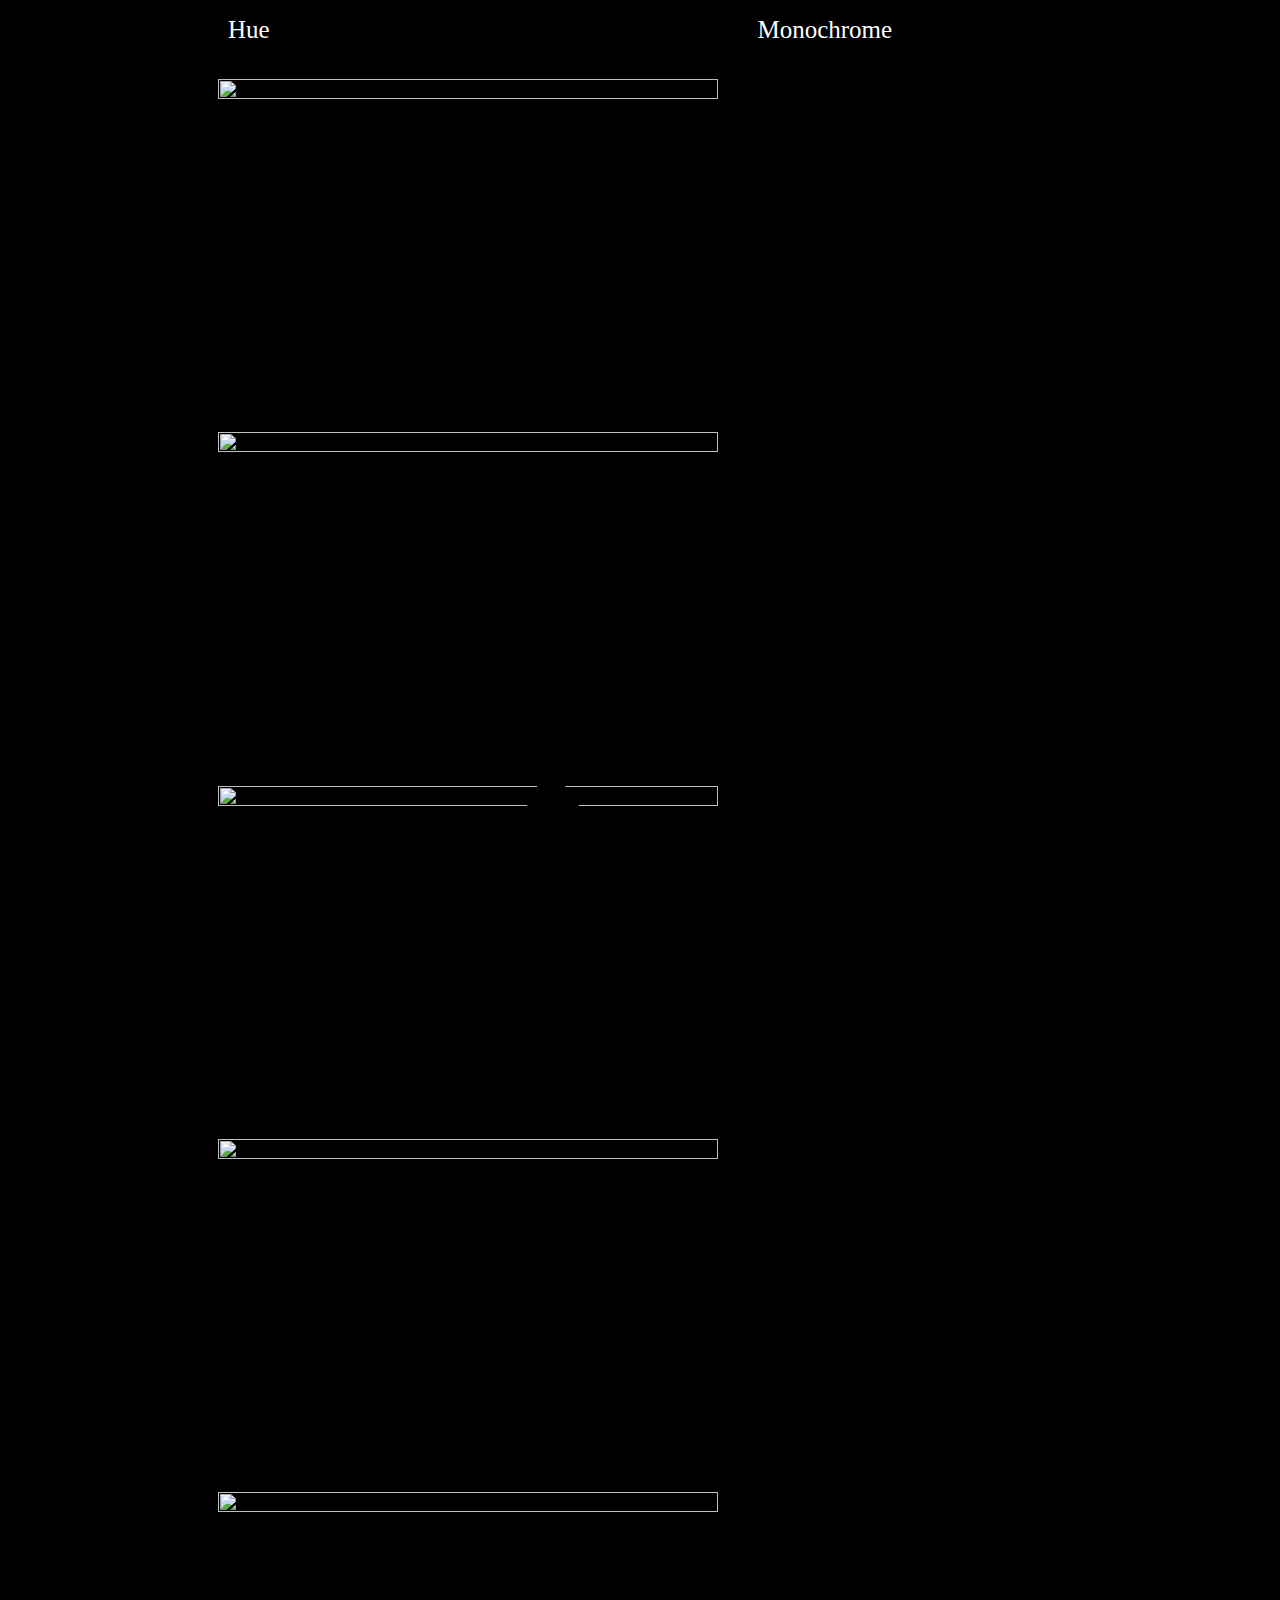
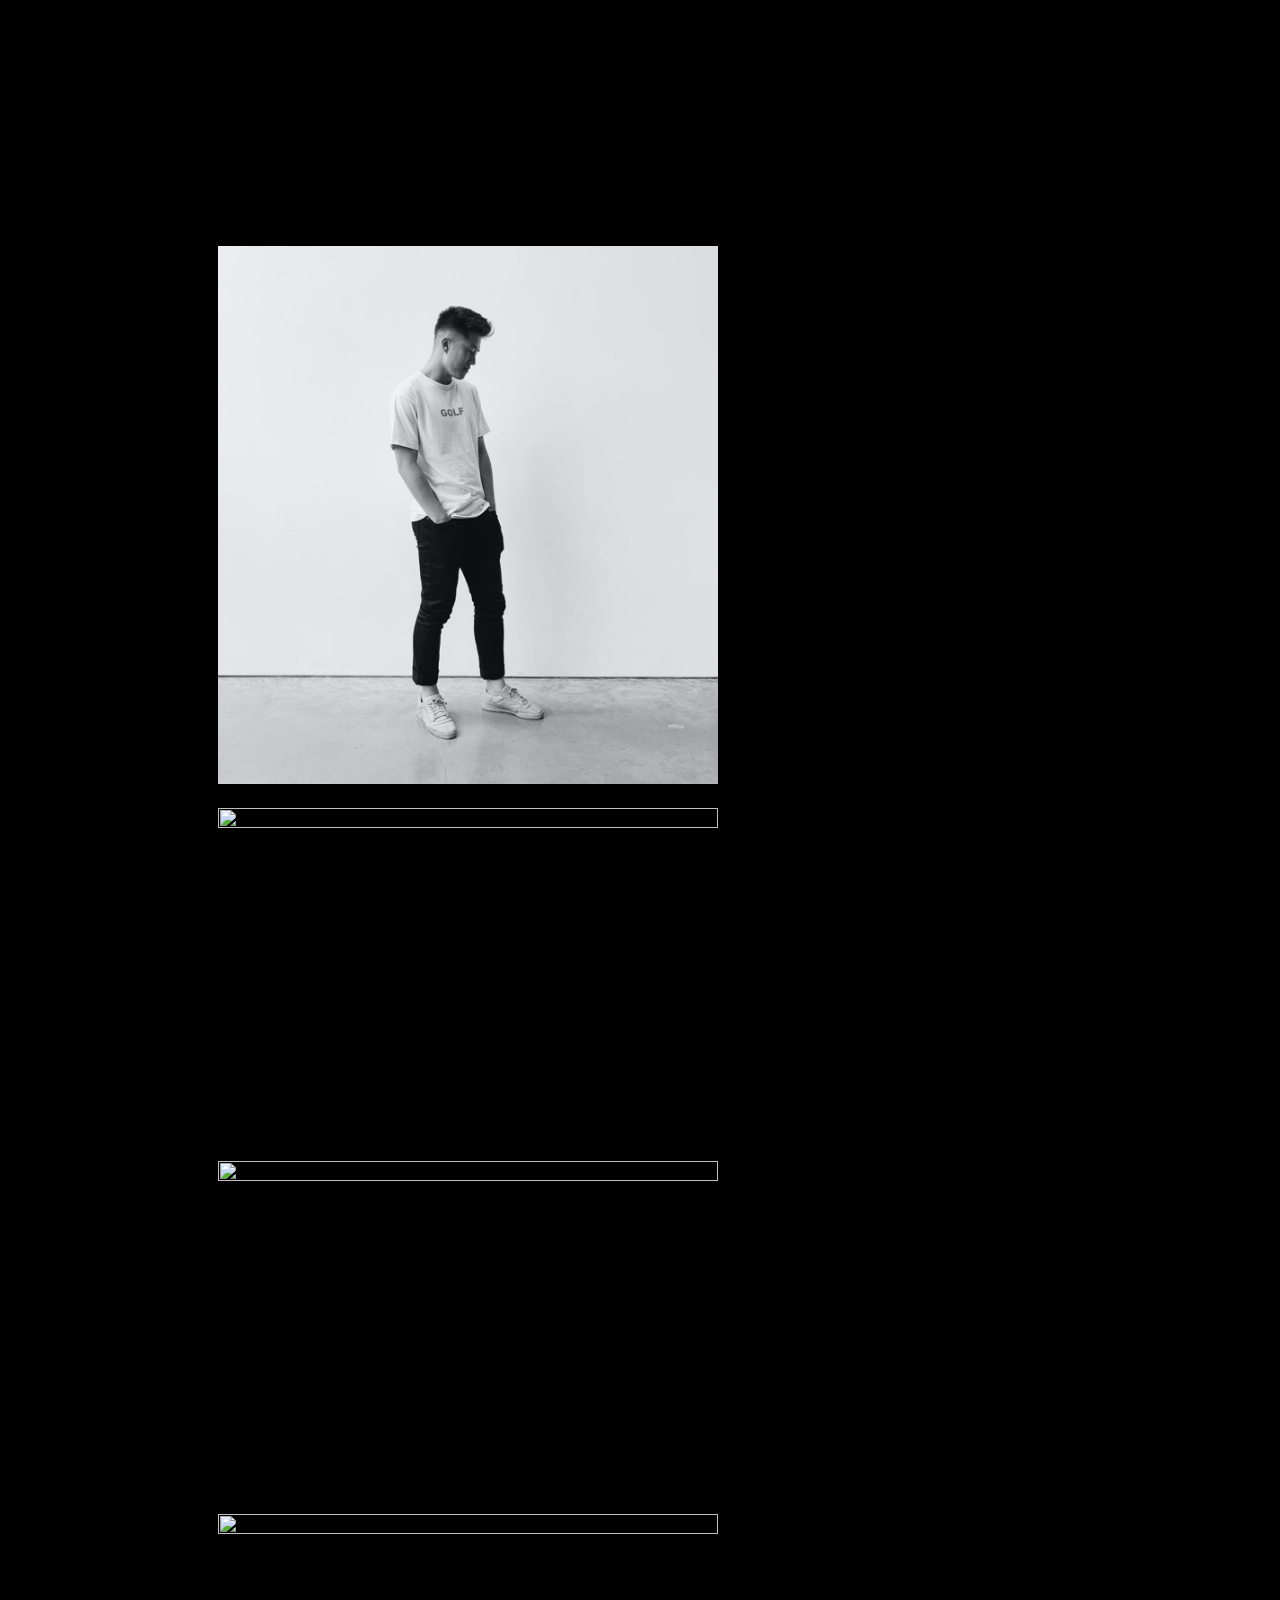
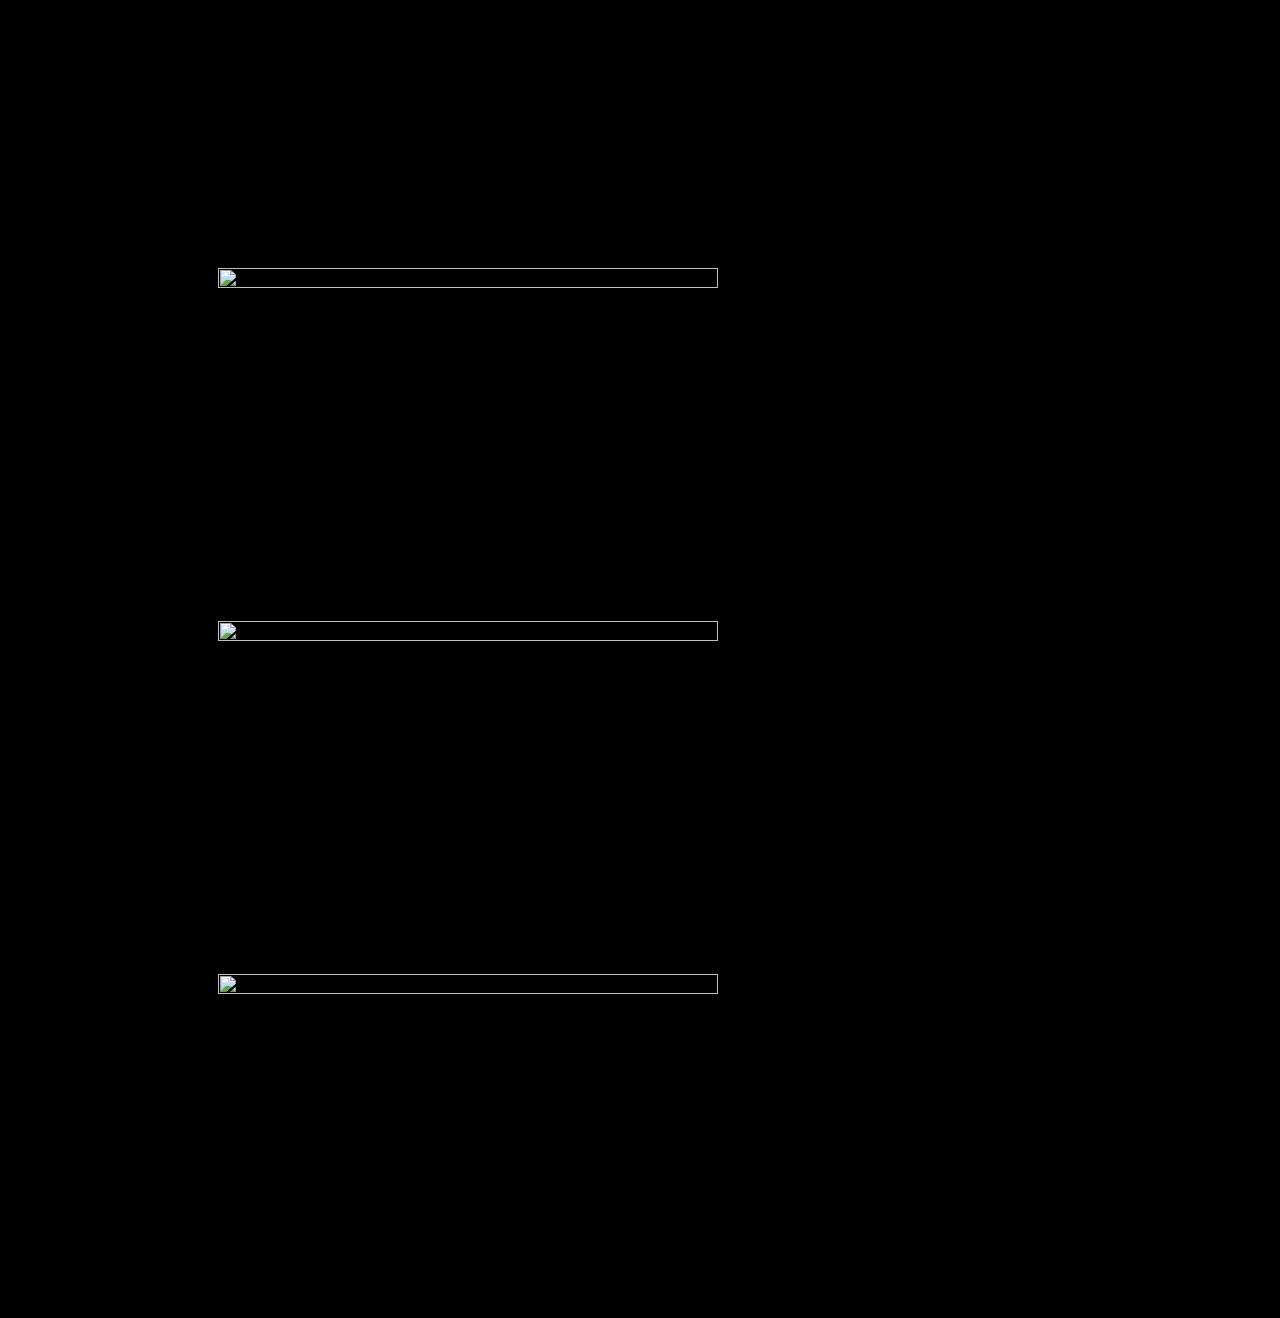
==== index.html @ f1aa4272 "commit" ====
<!DOCTYPE html>
<html lang="en">

<head>
  <link rel="stylesheet" href="style.css">
      <p></p>
      <p></p>
      <p></p>
      <p></p>
      <a style = "text-decoration: none" href="hue.html">Hue</a>
      <a style = "text-decoration: none" href="index.html">&nbsp;&nbsp;&nbsp;&nbsp;&nbsp;&nbsp;&nbsp;Monochrome</a>


<link rel="stylesheet" href="style.css">

<div class="steph">
      <p>Steph</p> </div>

</head>

<body>
  <div class ="container">

    <style>
    div.gallery {
      margin: 10px;
      float: left;
      width: 500px;
    }

    div.gallery img {
      width: 100%;
      height: auto;
    }
    </style>
    </head>
    <body>

    <div class="gallery">
        <img src="img/3.jpg" width="600" height="400">
      </a>
    </div>

    <div class="gallery">
        <img src="img/4.jpg"width="600" height="400">
    </div>

    <div class="gallery">
        <img src="img/1.jpg"width="600" height="400">
      </a>
    </div>

    <div class="gallery">
        <img src="img/2.jpg"  width="600" height="400">
      </a>
    </div>

    <div class="gallery">
        <img src="img/8.jpg"  width="600" height="400">
      </a>
    </div>

    <div class="gallery">
        <img src="img/9.jpg"  width="600" height="400">
      </a>
    </div>

    <div class="gallery">
        <img src="img/11.jpg"  width="600" height="400">
      </a>
    </div>

    <div class="gallery">
        <img src="img/12.jpg"  width="600" height="400">
      </a>
    </div>

    <div class="gallery">
        <img src="img/5.jpg"  width="600" height="400">
      </a>
    </div>

    <div class="gallery">
        <img src="img/7.jpg"  width="600" height="400">
      </a>
    </div>

    <div class="gallery">
        <img src="img/6.jpg"  width="600" height="400">
      </a>
    </div>

    <div class="gallery">
        <img src="img/10.jpg"  width="600" height="400">
      </a>
    </div>


</div>
</body>
---- style.css ----
.steph{
  position: absolute;
  transform: translateX(250px);
  text-align: center;
  font-family:"SF Pro Text";
  font-size:200px;
  font-weight: bold;
  padding-top: 340px;
  padding-bottom: 100px;
  color: black;

}

a{
  color: white;
  font-family: "SF Pro Text";
  font-weight:lighter;
  font-size: 25px;
  padding: 220px;
  position: relative;

}

body {
  background-color: black;
}

body-1 {
  background-color: white;
}

.container{
  padding-right: 100px;
  padding-bottom: 50px;
  padding-top: 25px;
  padding-left: 200px;
}

.href{
  color: black;
}

.div{
  background-color: black;
}
---- style.css ----
.steph{
  position: absolute;
  transform: translateX(250px);
  text-align: center;
  font-family:"SF Pro Text";
  font-size:200px;
  font-weight: bold;
  padding-top: 340px;
  padding-bottom: 100px;
  color: black;

}

a{
  color: white;
  font-family: "SF Pro Text";
  font-weight:lighter;
  font-size: 25px;
  padding: 220px;
  position: relative;

}

body {
  background-color: black;
}

body-1 {
  background-color: white;
}

.container{
  padding-right: 100px;
  padding-bottom: 50px;
  padding-top: 25px;
  padding-left: 200px;
}

.href{
  color: black;
}

.div{
  background-color: black;
}
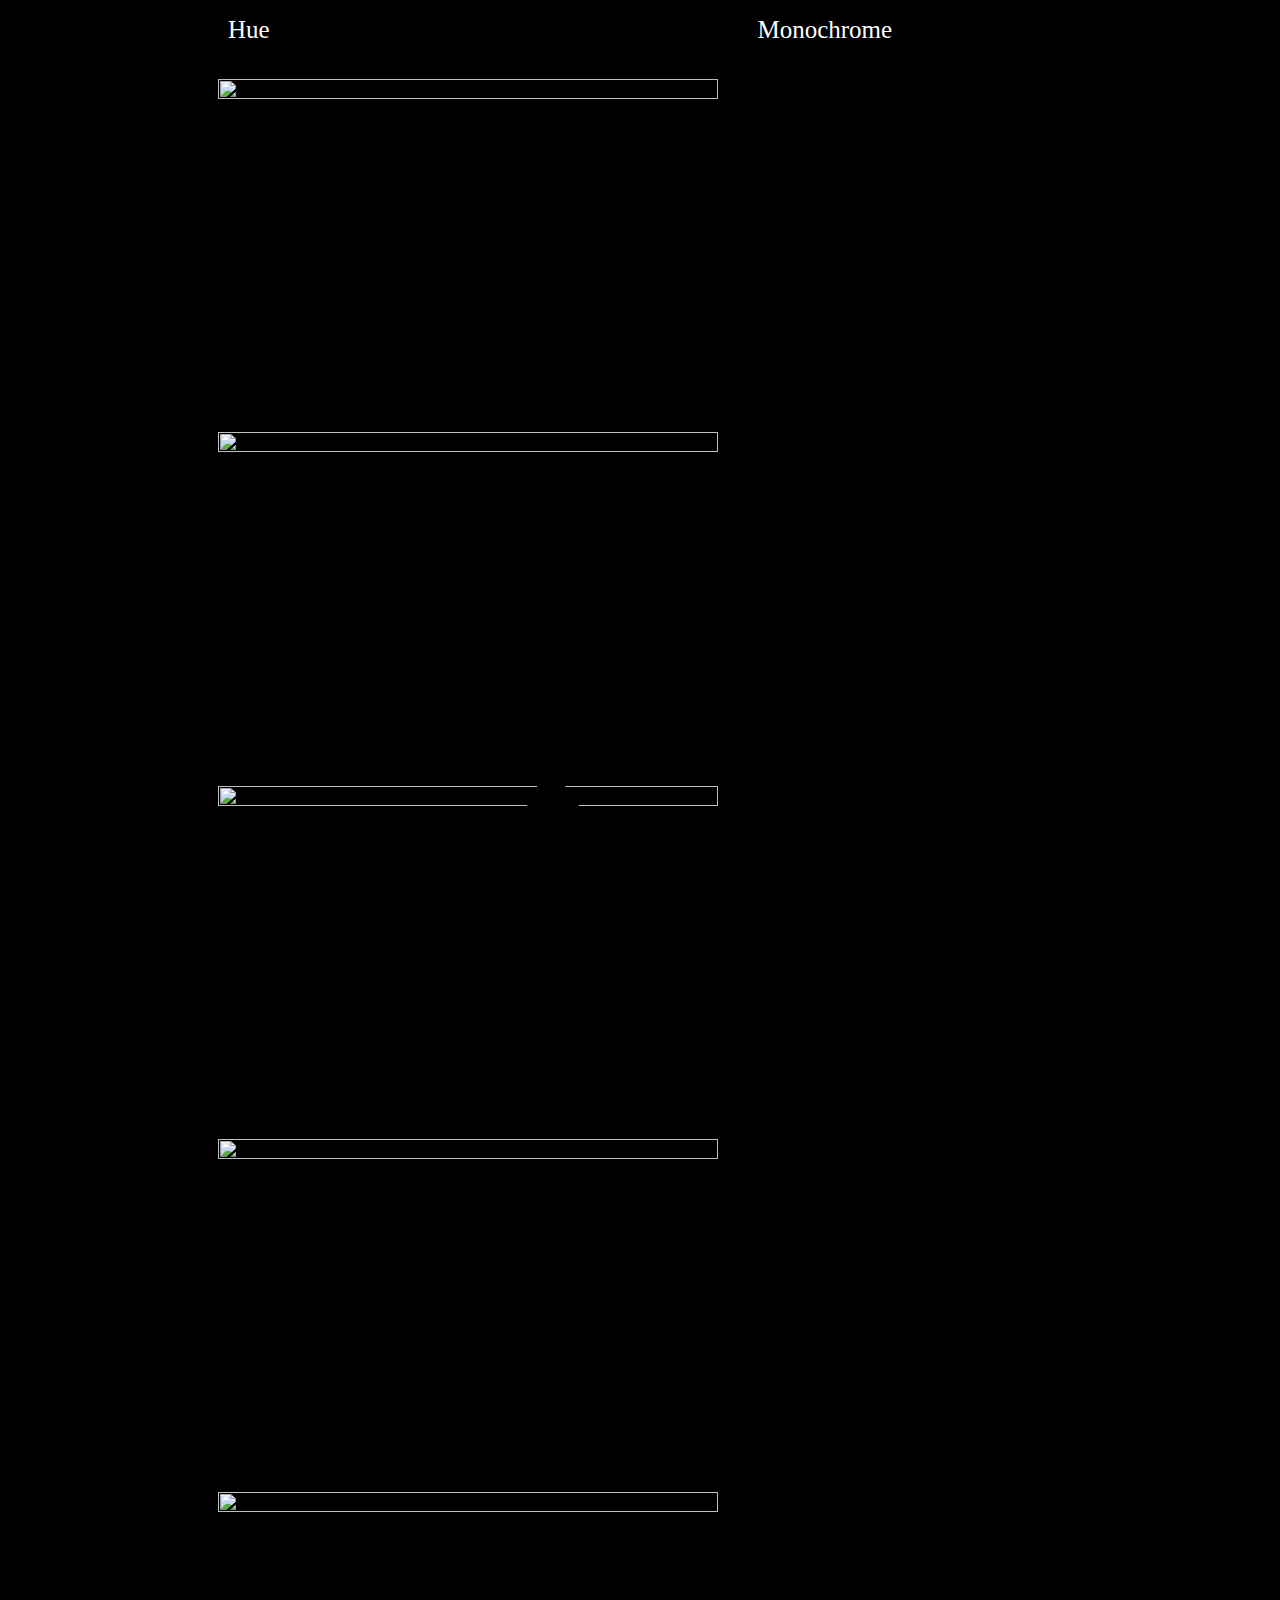
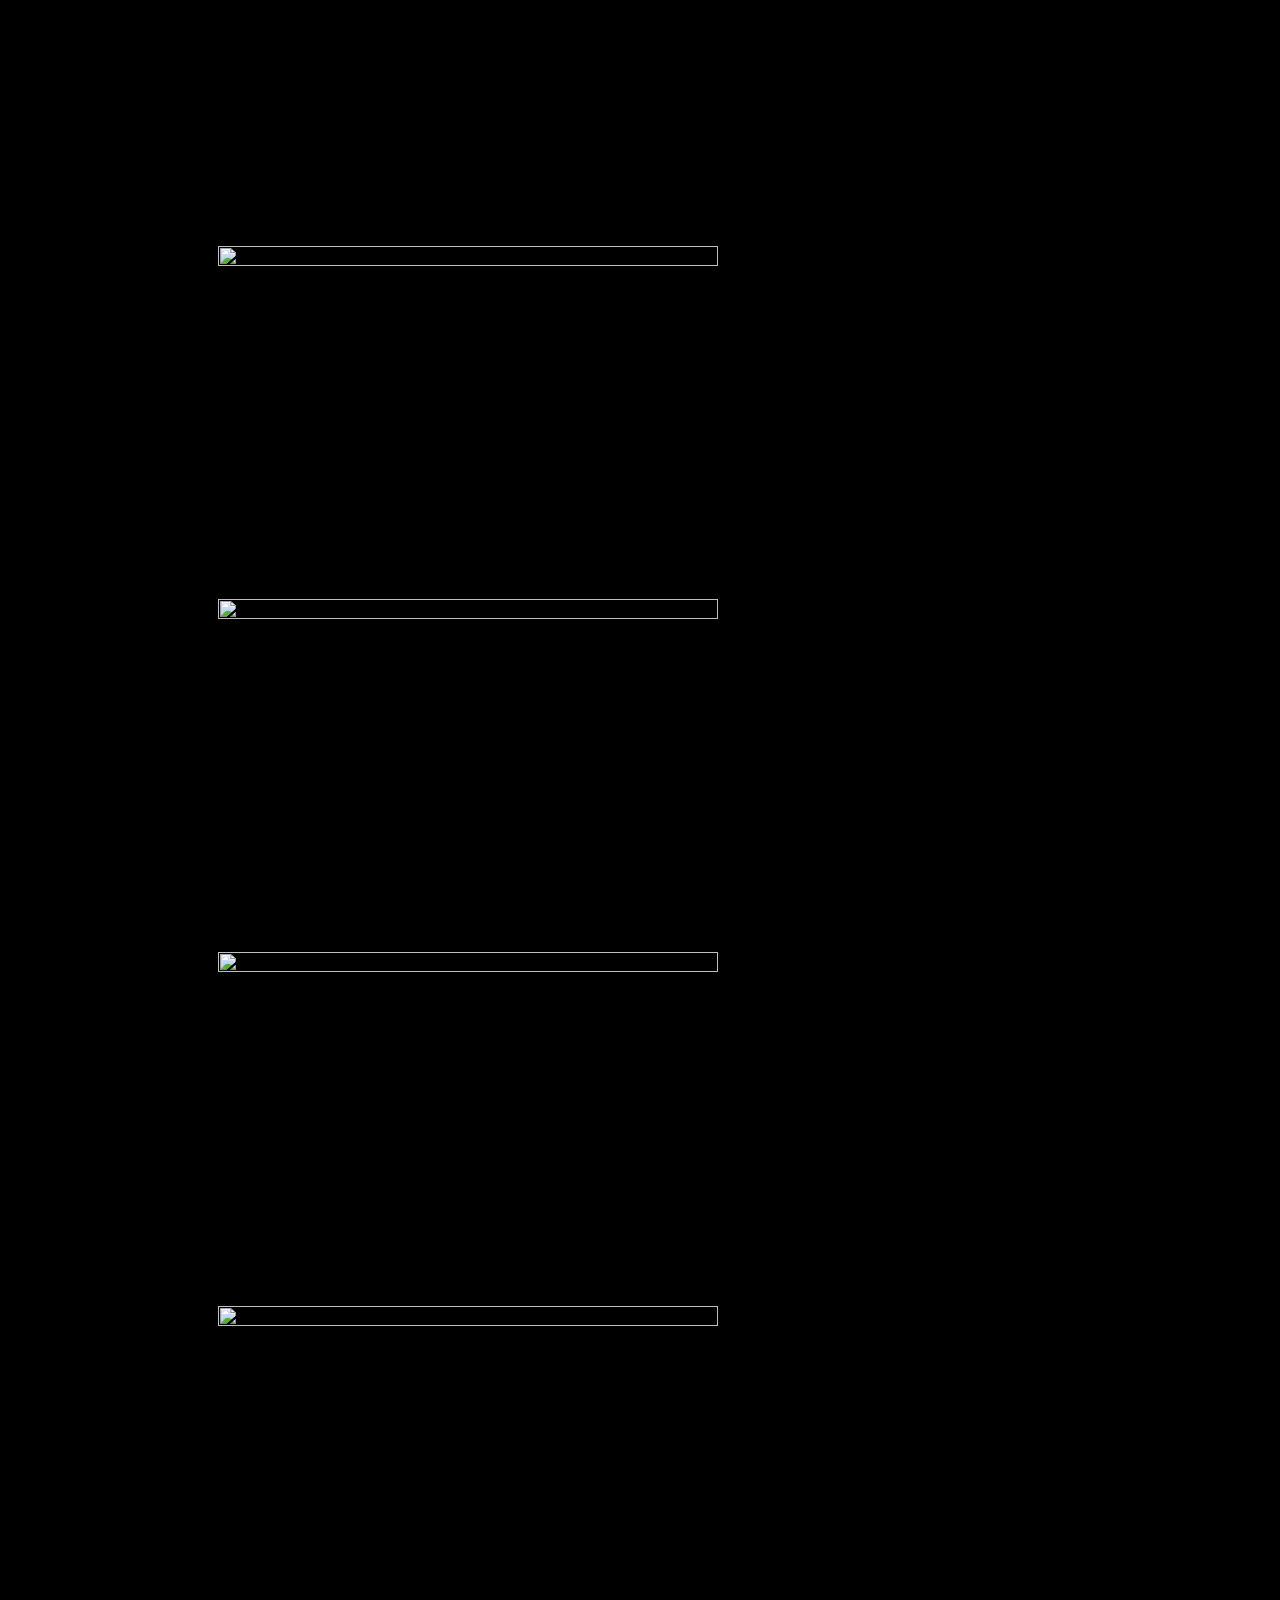
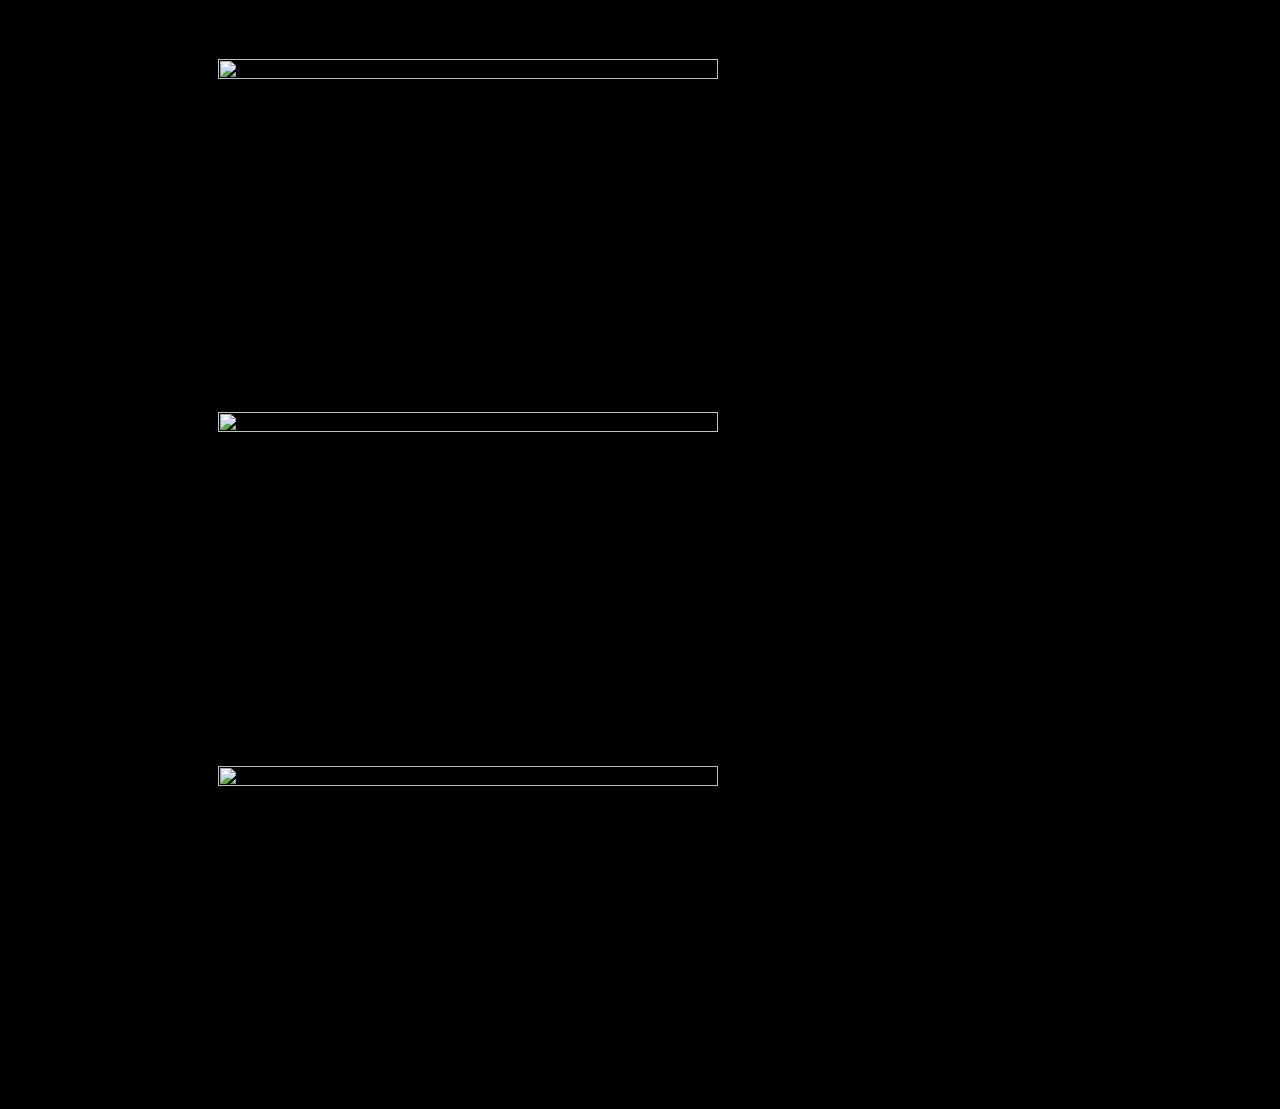
==== commit 33afcd28: "Update index.html" ====
--- a/index.html
+++ b/index.html
@@ -61,7 +61,7 @@
     </div>
 
     <div class="gallery">
-        <img src="img/9.jpg"  width="600" height="400">
+        <img src="img/11.jpg"  width="600" height="400">
       </a>
     </div>
 
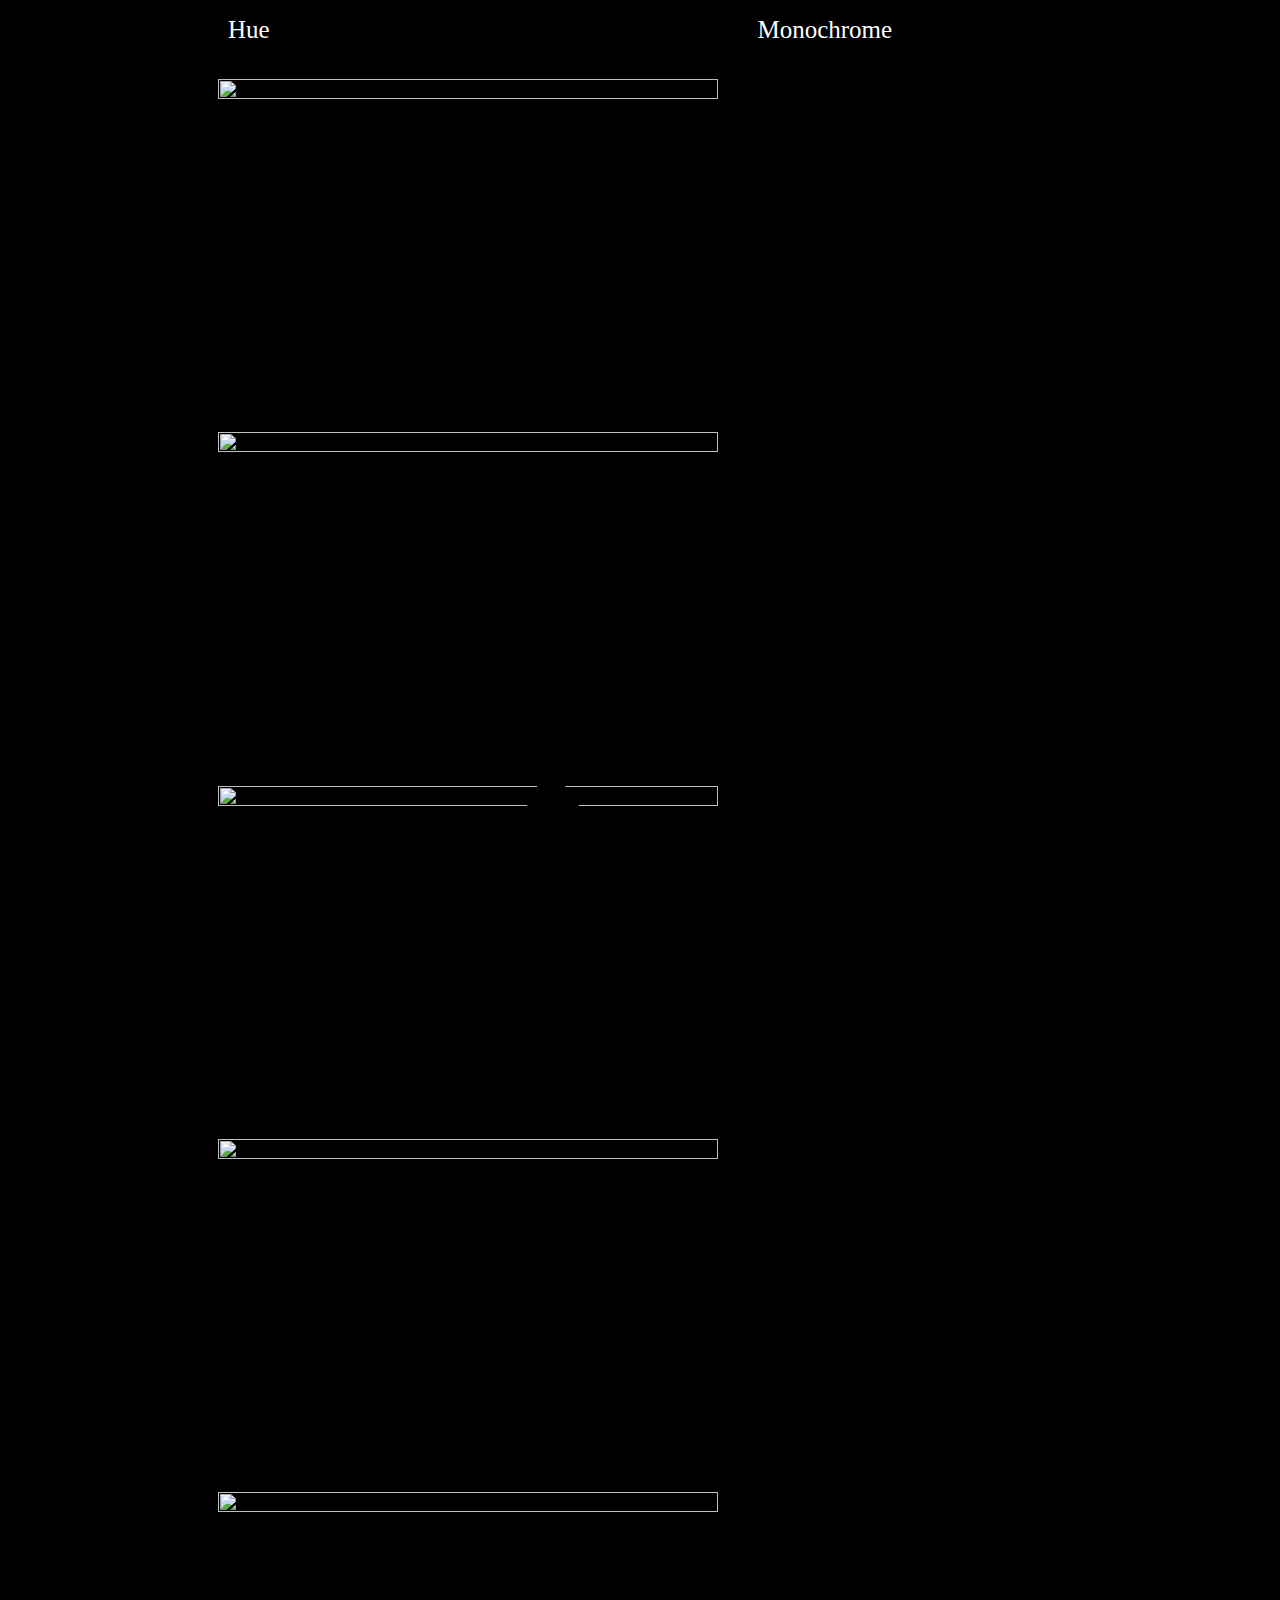
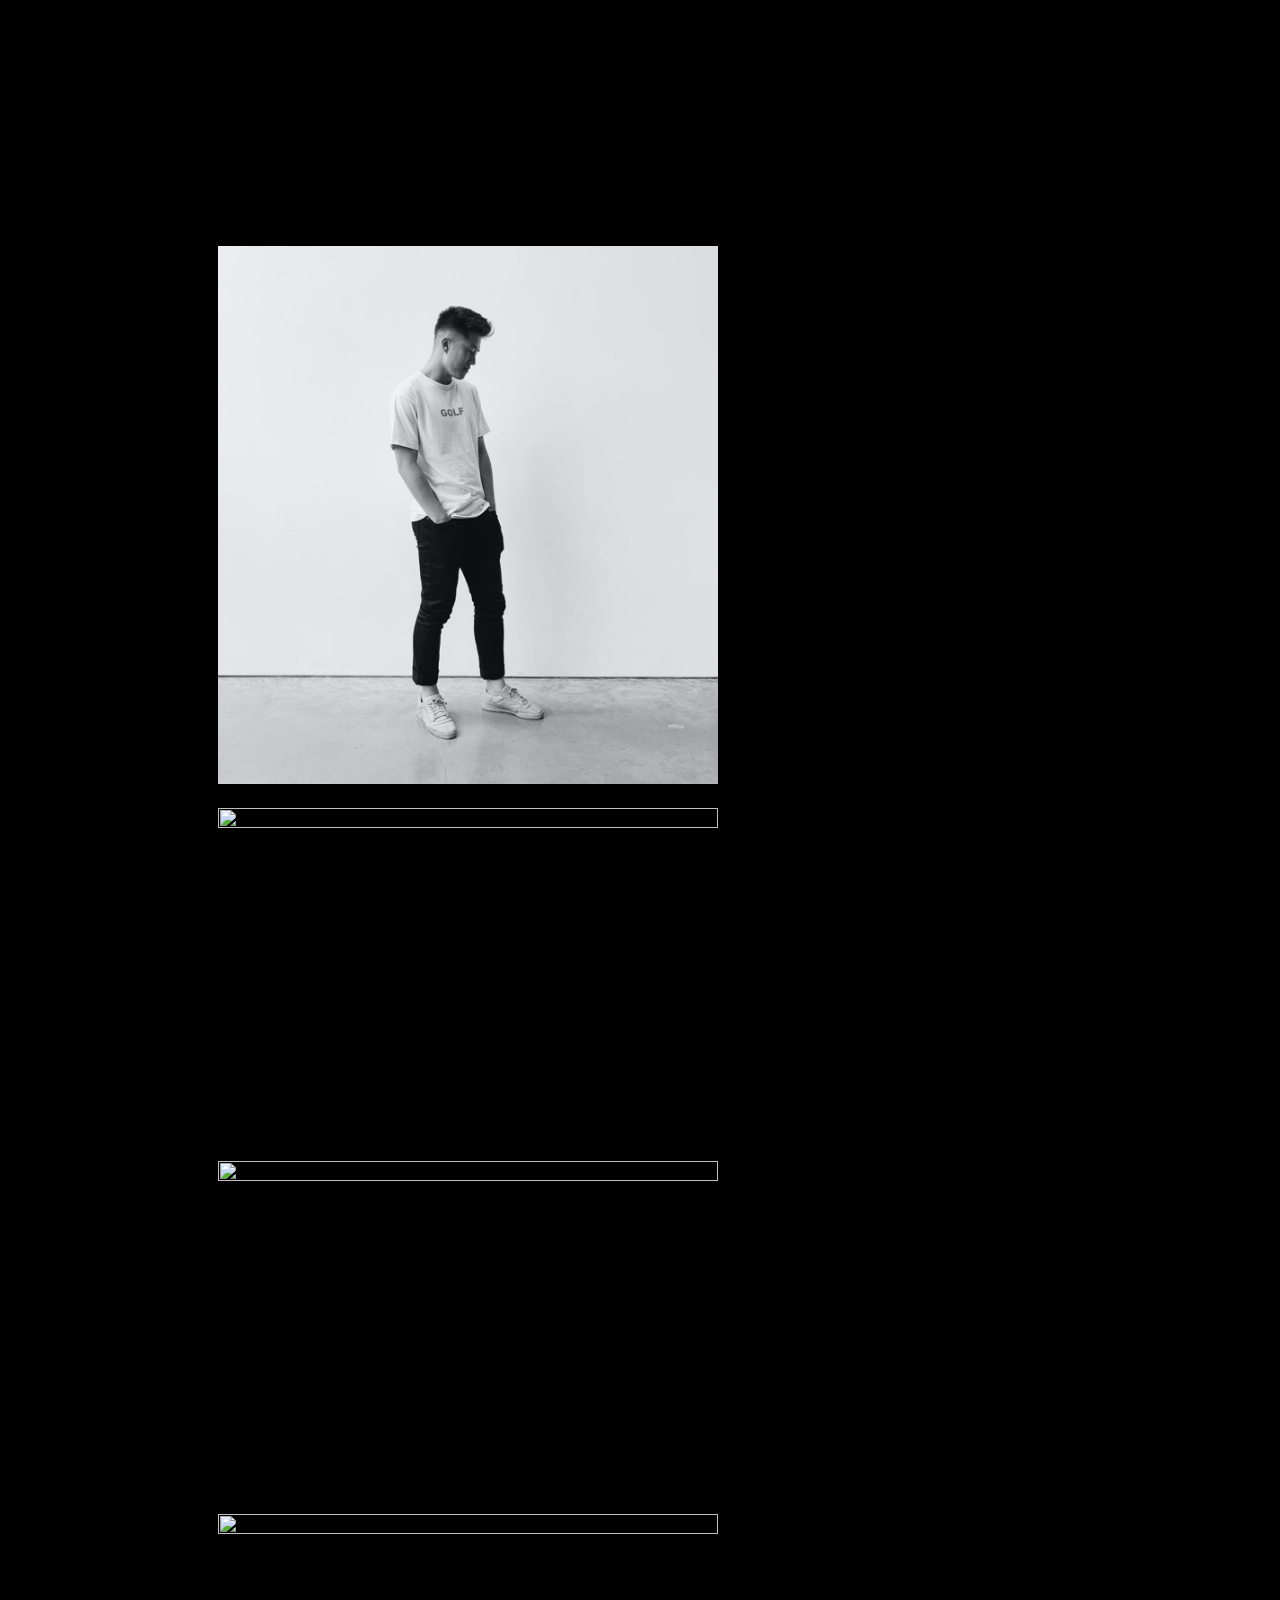
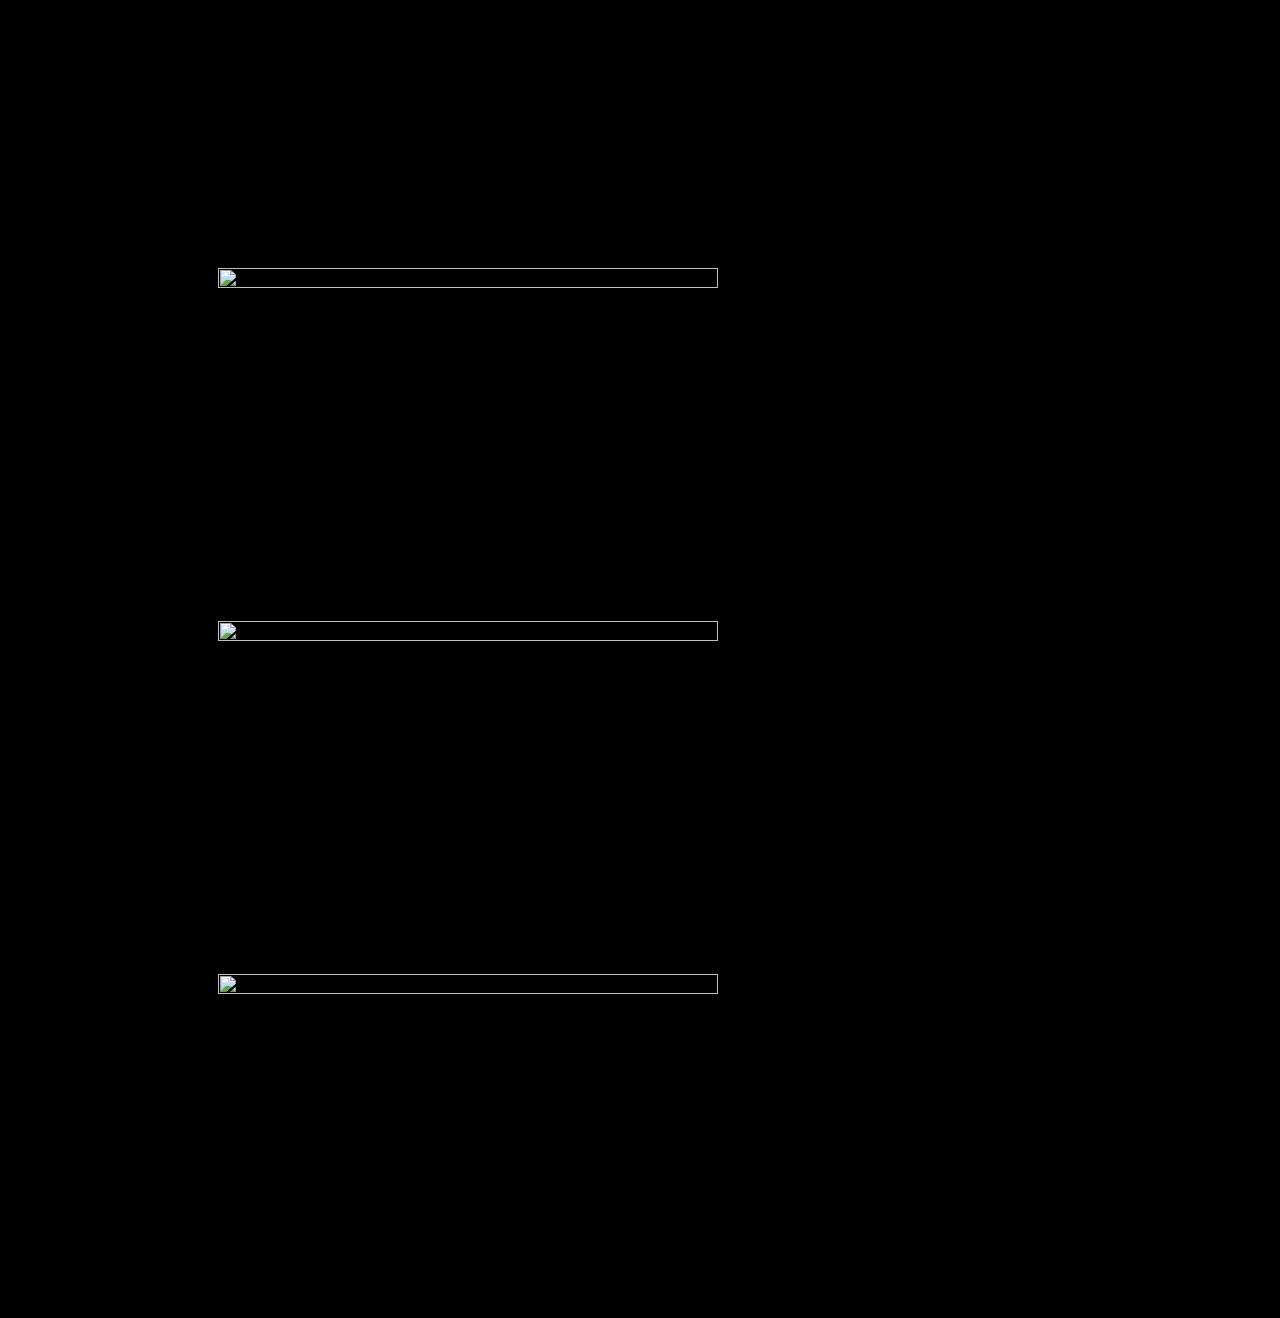
==== commit 188fa720: "Update index.html" ====
--- a/index.html
+++ b/index.html
@@ -61,7 +61,7 @@
     </div>
 
     <div class="gallery">
-        <img src="img/11.jpg"  width="600" height="400">
+        <img src="img/9.jpg"  width="600" height="400">
       </a>
     </div>
 
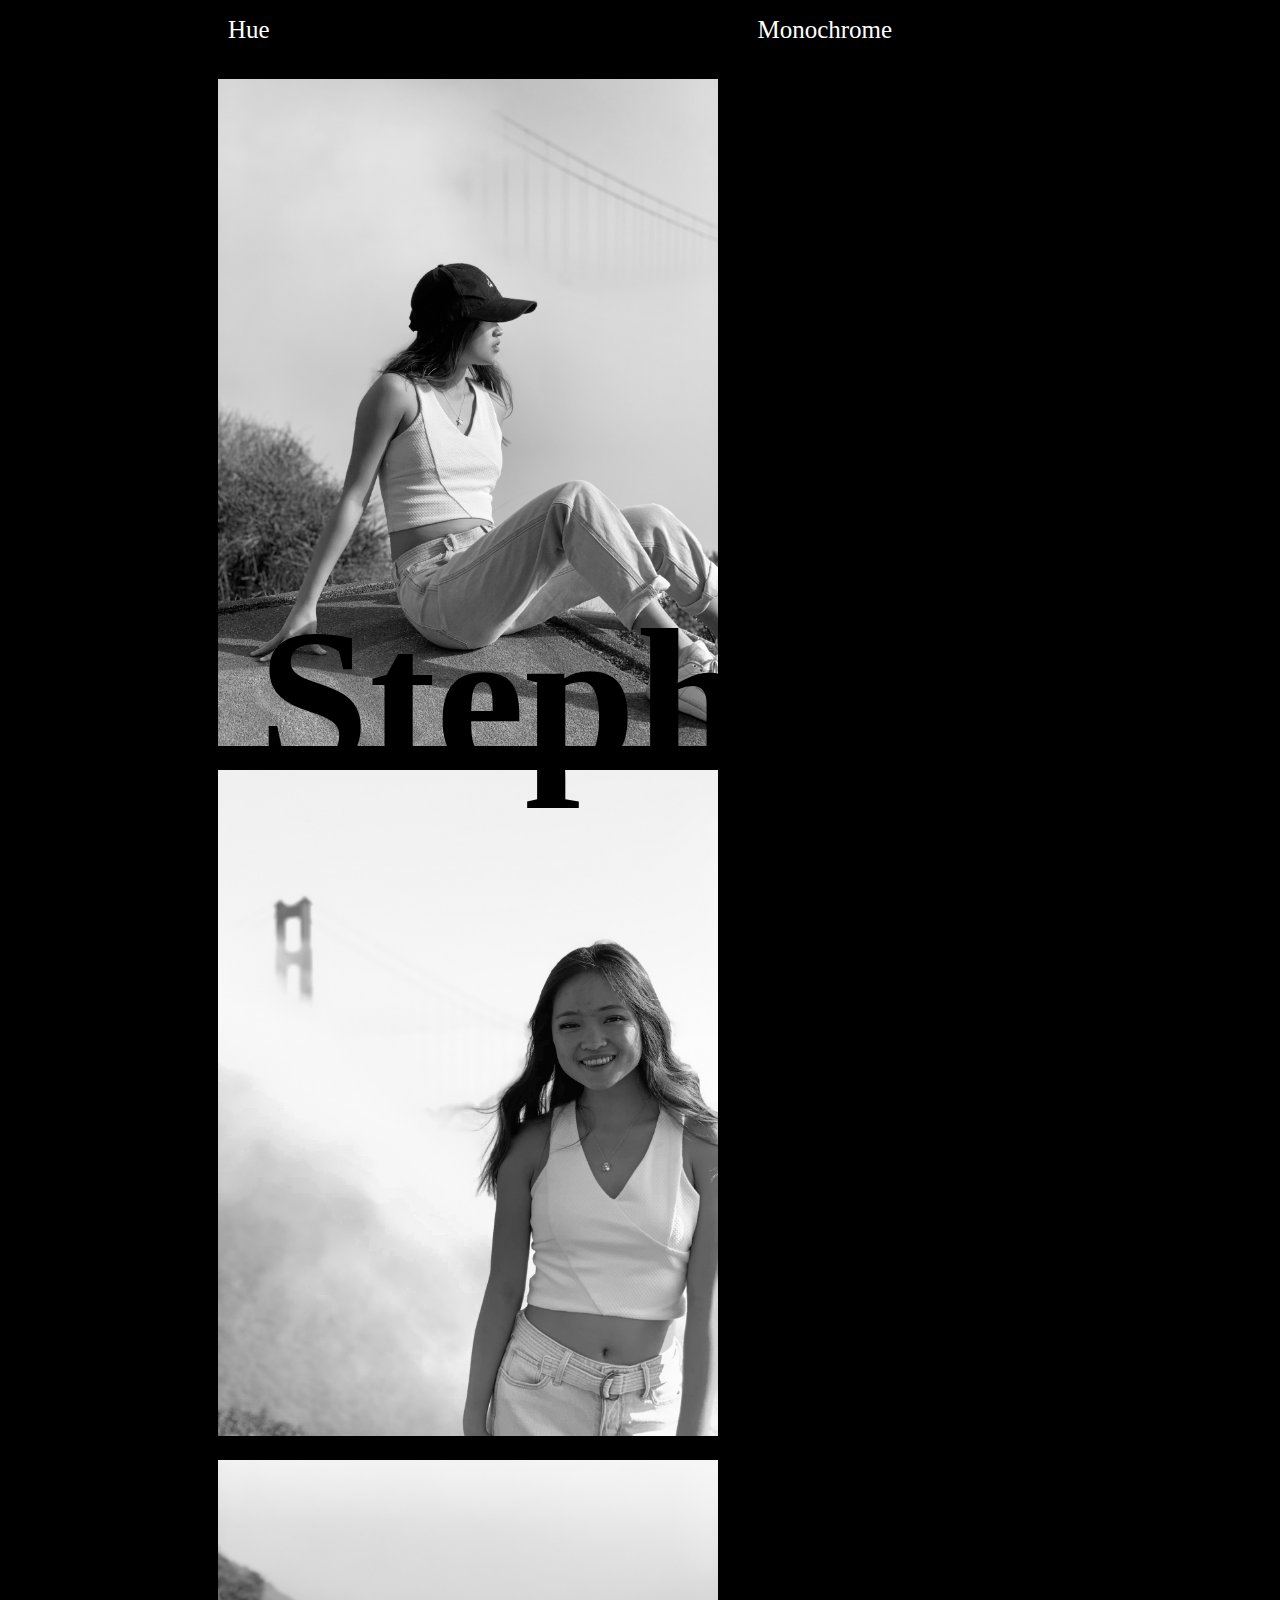
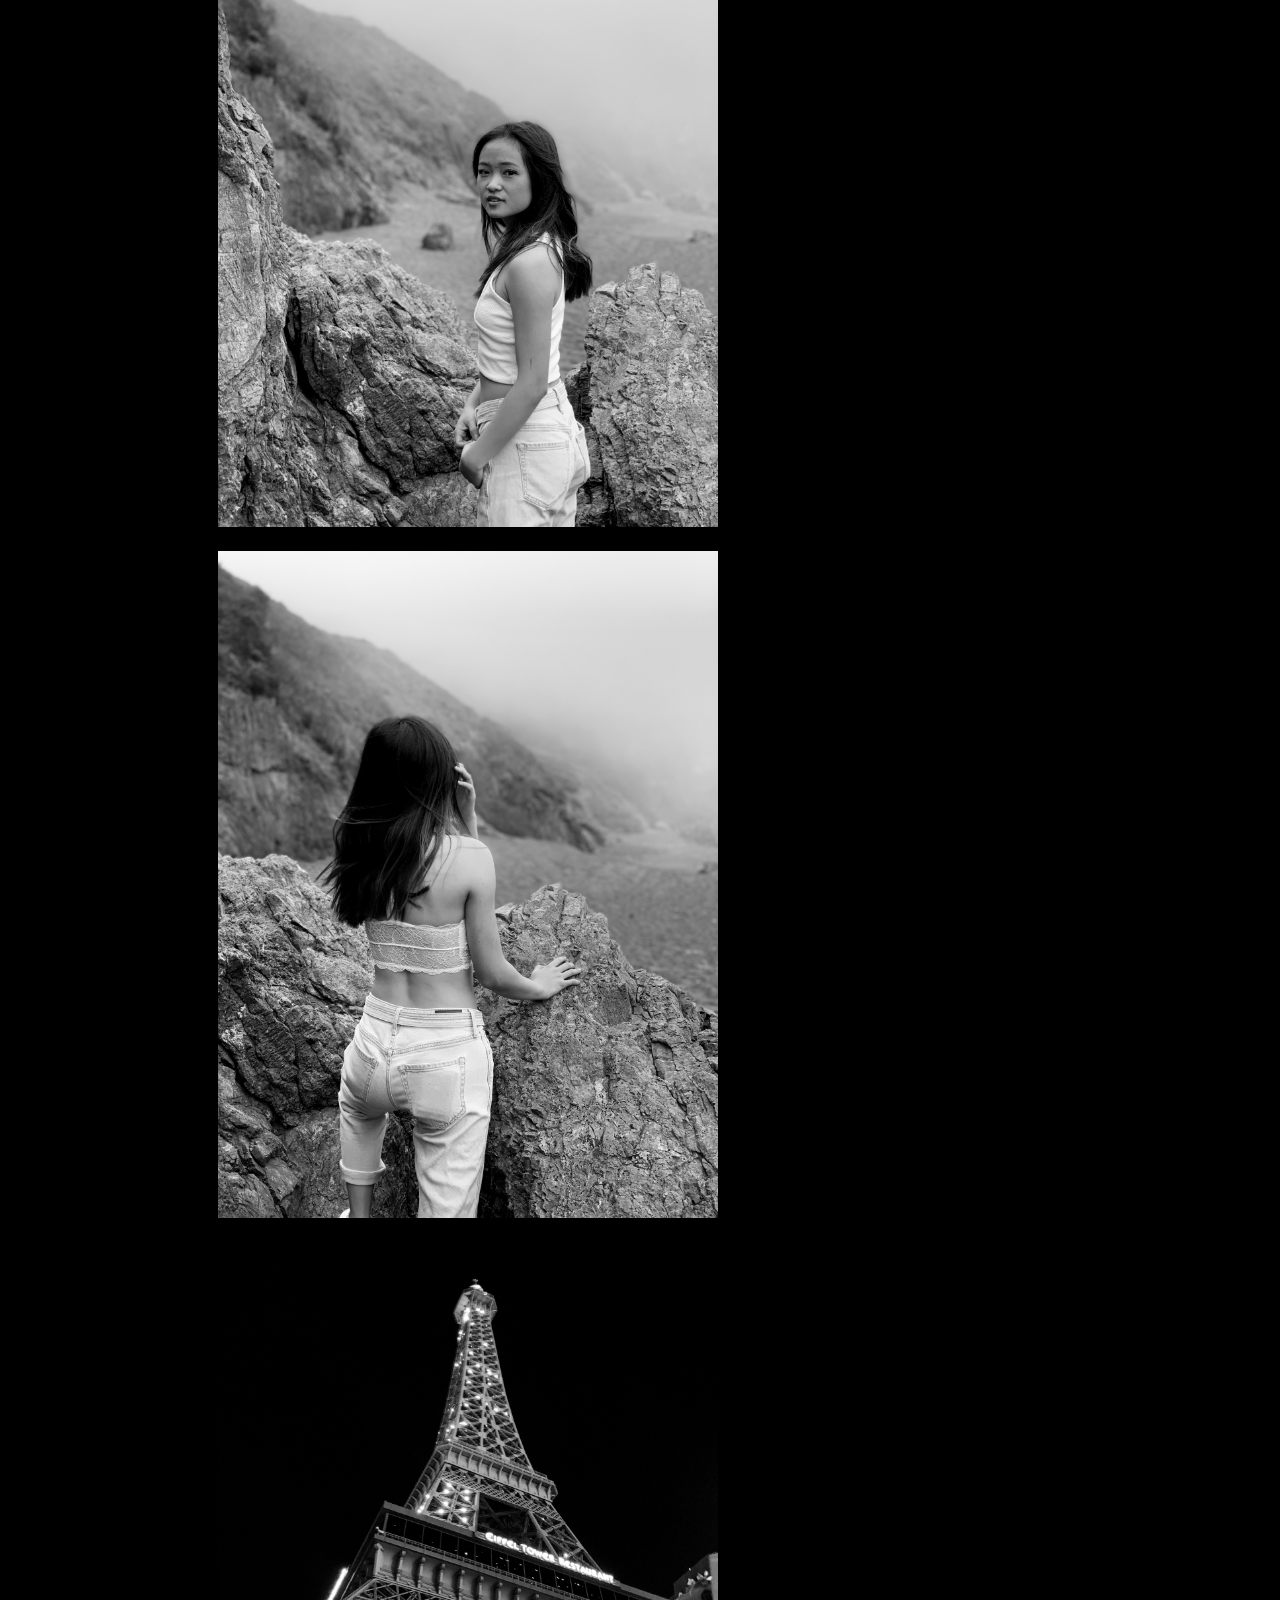
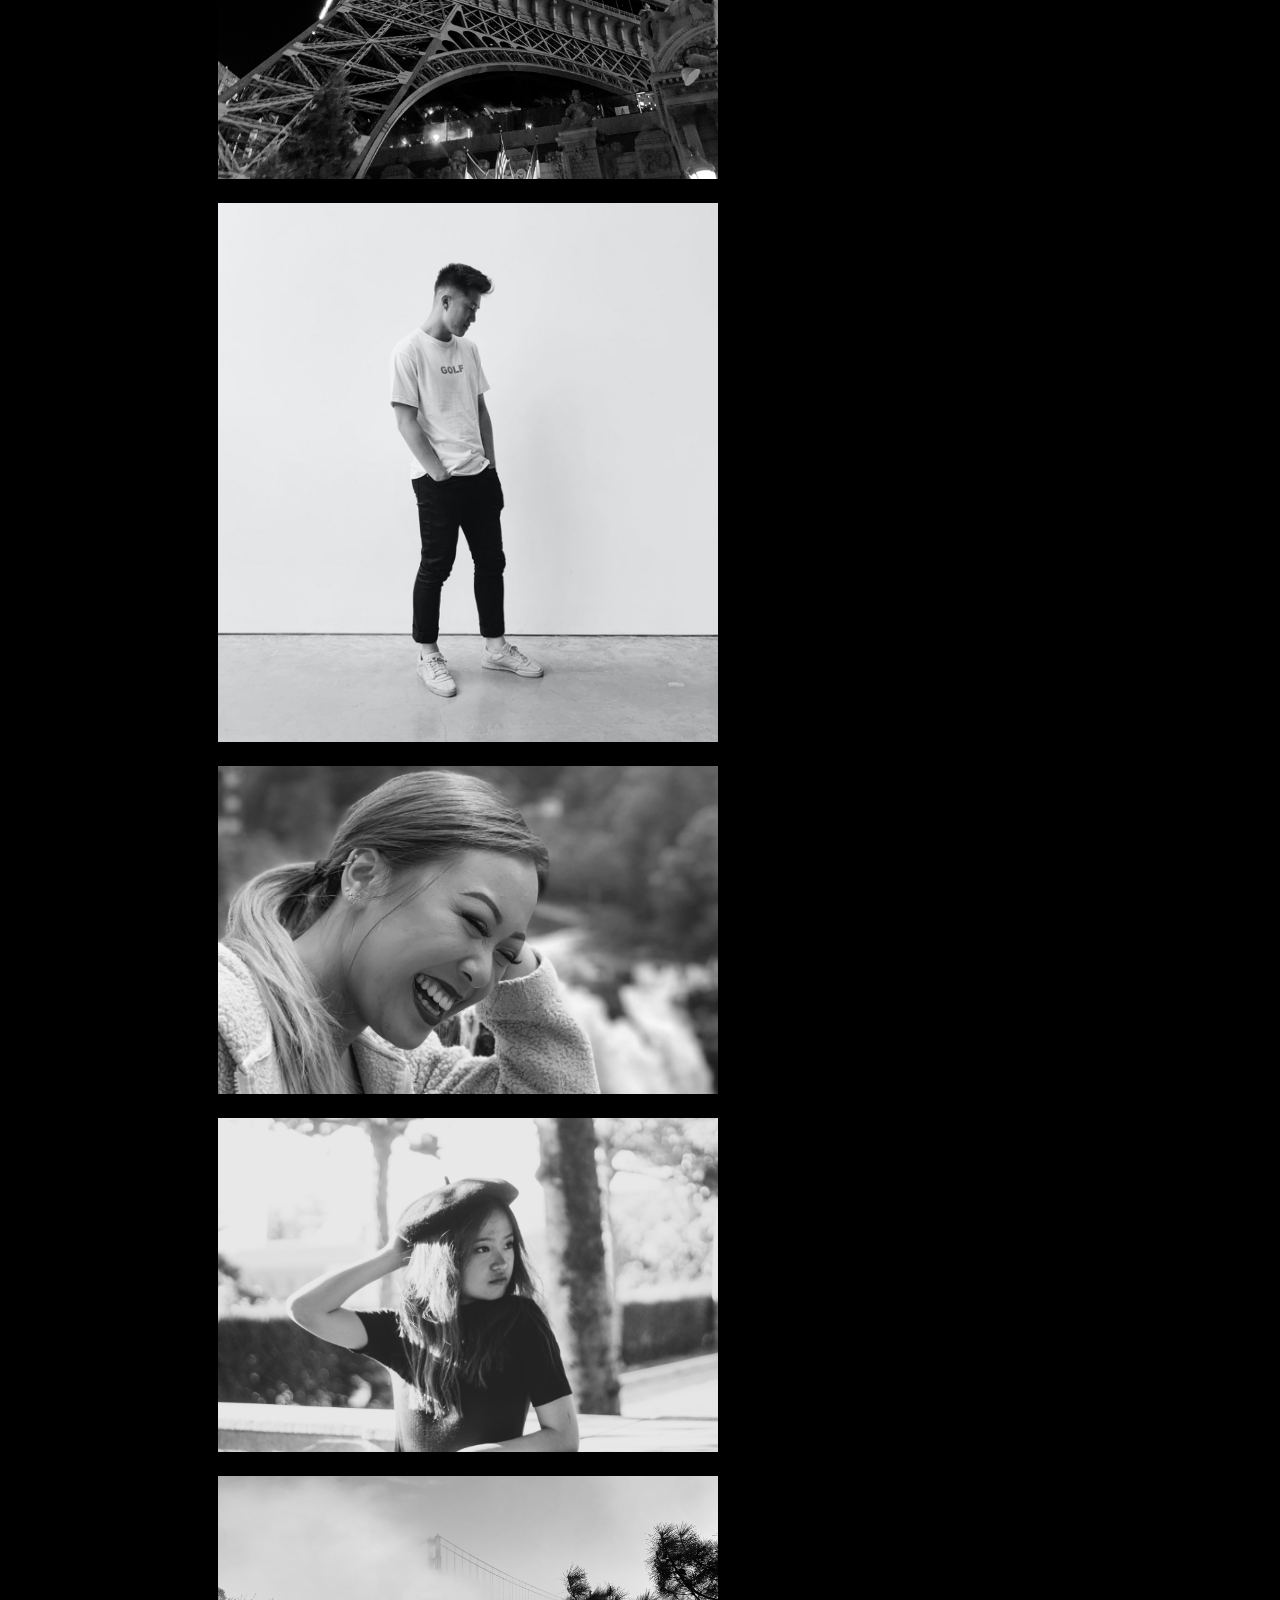
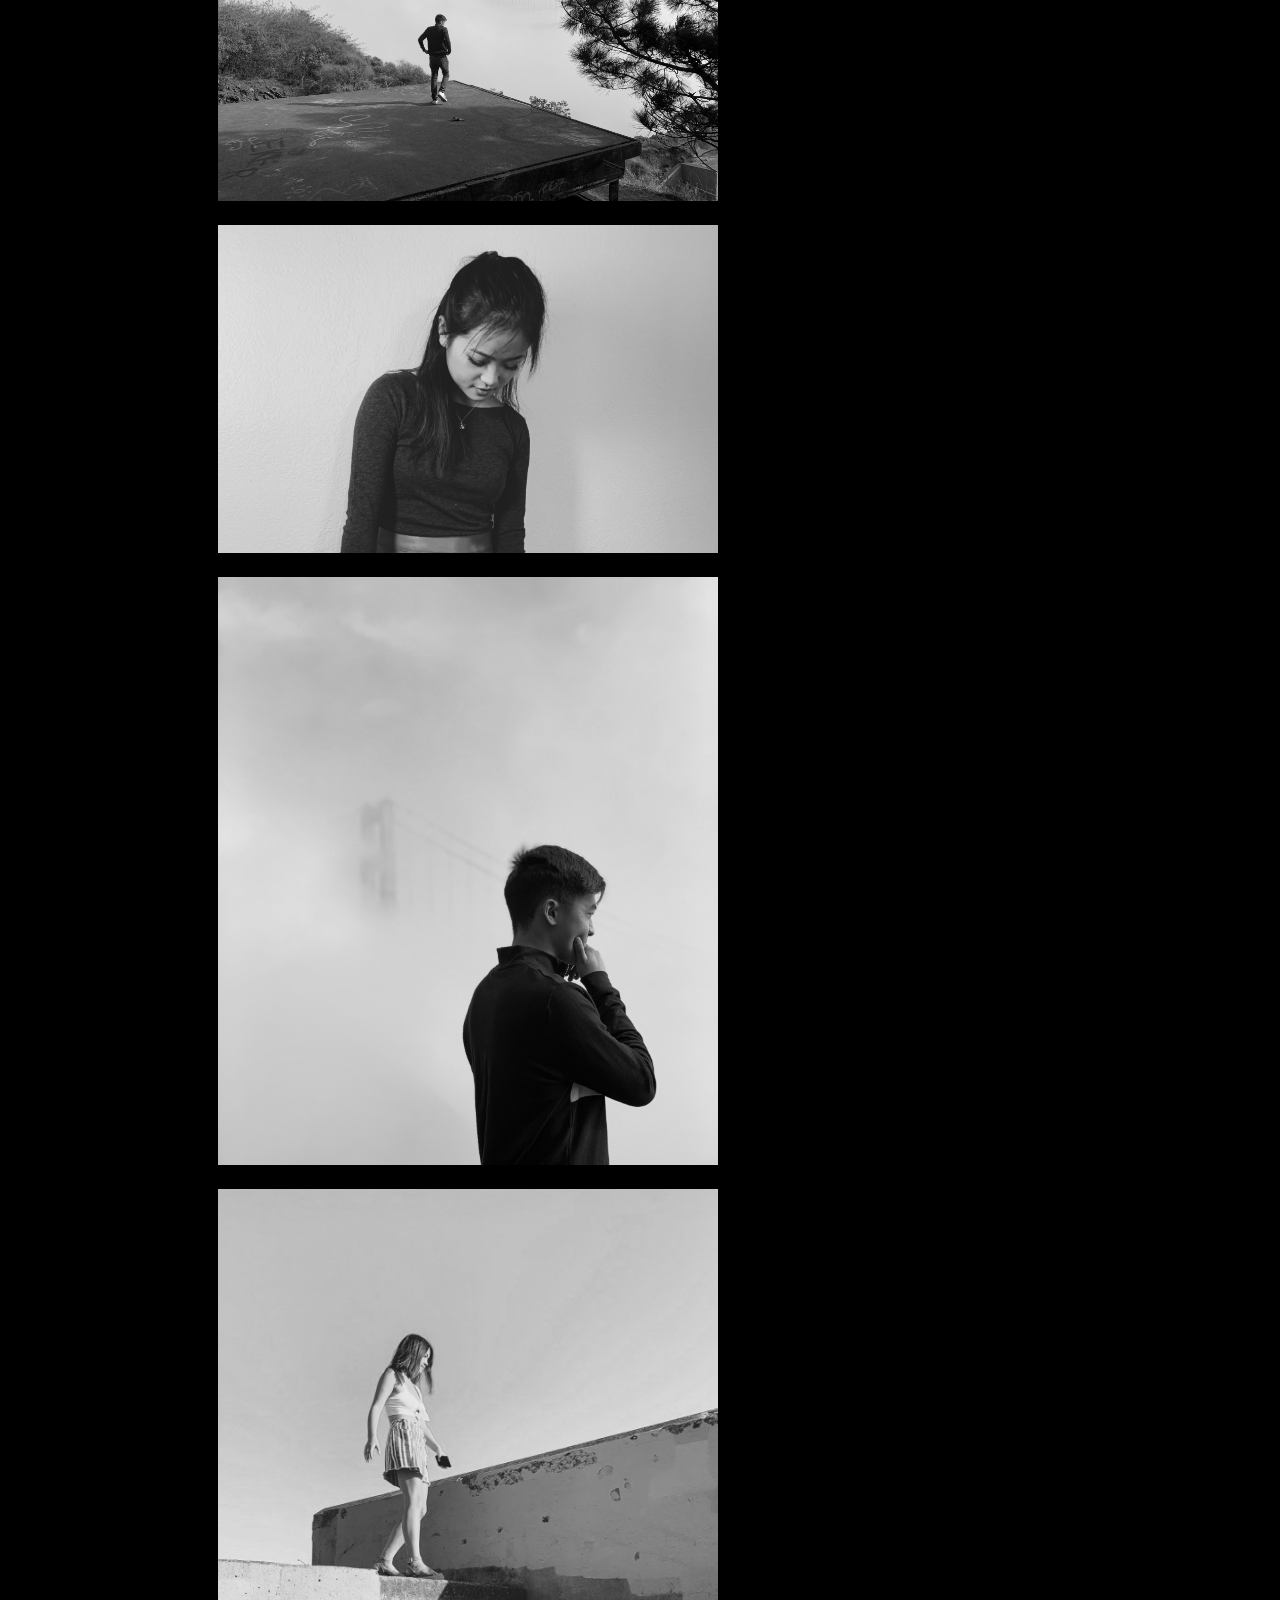
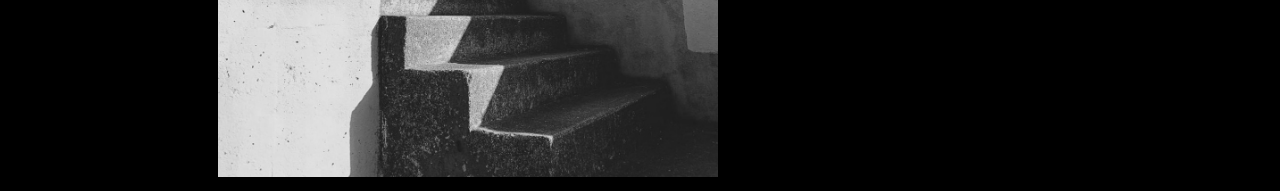
==== commit 578ba474: "s" ====
--- a/index.html
+++ b/index.html
@@ -37,61 +37,61 @@
     <body>
 
     <div class="gallery">
-        <img src="img/3.jpg" width="600" height="400">
+        <img src="img/3a.jpg" width="600" height="400">
       </a>
     </div>
 
     <div class="gallery">
-        <img src="img/4.jpg"width="600" height="400">
+        <img src="img/4a.jpg"width="600" height="400">
     </div>
 
     <div class="gallery">
-        <img src="img/1.jpg"width="600" height="400">
+        <img src="img/1a.jpg"width="600" height="400">
       </a>
     </div>
 
     <div class="gallery">
-        <img src="img/2.jpg"  width="600" height="400">
+        <img src="img/2a.jpg"  width="600" height="400">
       </a>
     </div>
 
     <div class="gallery">
-        <img src="img/8.jpg"  width="600" height="400">
+        <img src="img/8a.jpg"  width="600" height="400">
       </a>
     </div>
 
     <div class="gallery">
-        <img src="img/9.jpg"  width="600" height="400">
+        <img src="img/9a.jpg"  width="600" height="400">
       </a>
     </div>
 
     <div class="gallery">
-        <img src="img/11.jpg"  width="600" height="400">
+        <img src="img/11a.jpg"  width="600" height="400">
       </a>
     </div>
 
     <div class="gallery">
-        <img src="img/12.jpg"  width="600" height="400">
+        <img src="img/12a.jpg"  width="600" height="400">
       </a>
     </div>
 
     <div class="gallery">
-        <img src="img/5.jpg"  width="600" height="400">
+        <img src="img/5a.jpg"  width="600" height="400">
       </a>
     </div>
 
     <div class="gallery">
-        <img src="img/7.jpg"  width="600" height="400">
+        <img src="img/7a.jpg"  width="600" height="400">
       </a>
     </div>
 
     <div class="gallery">
-        <img src="img/6.jpg"  width="600" height="400">
+        <img src="img/6a.jpg"  width="600" height="400">
       </a>
     </div>
 
     <div class="gallery">
-        <img src="img/10.jpg"  width="600" height="400">
+        <img src="img/10a.jpg"  width="600" height="400">
       </a>
     </div>
 
